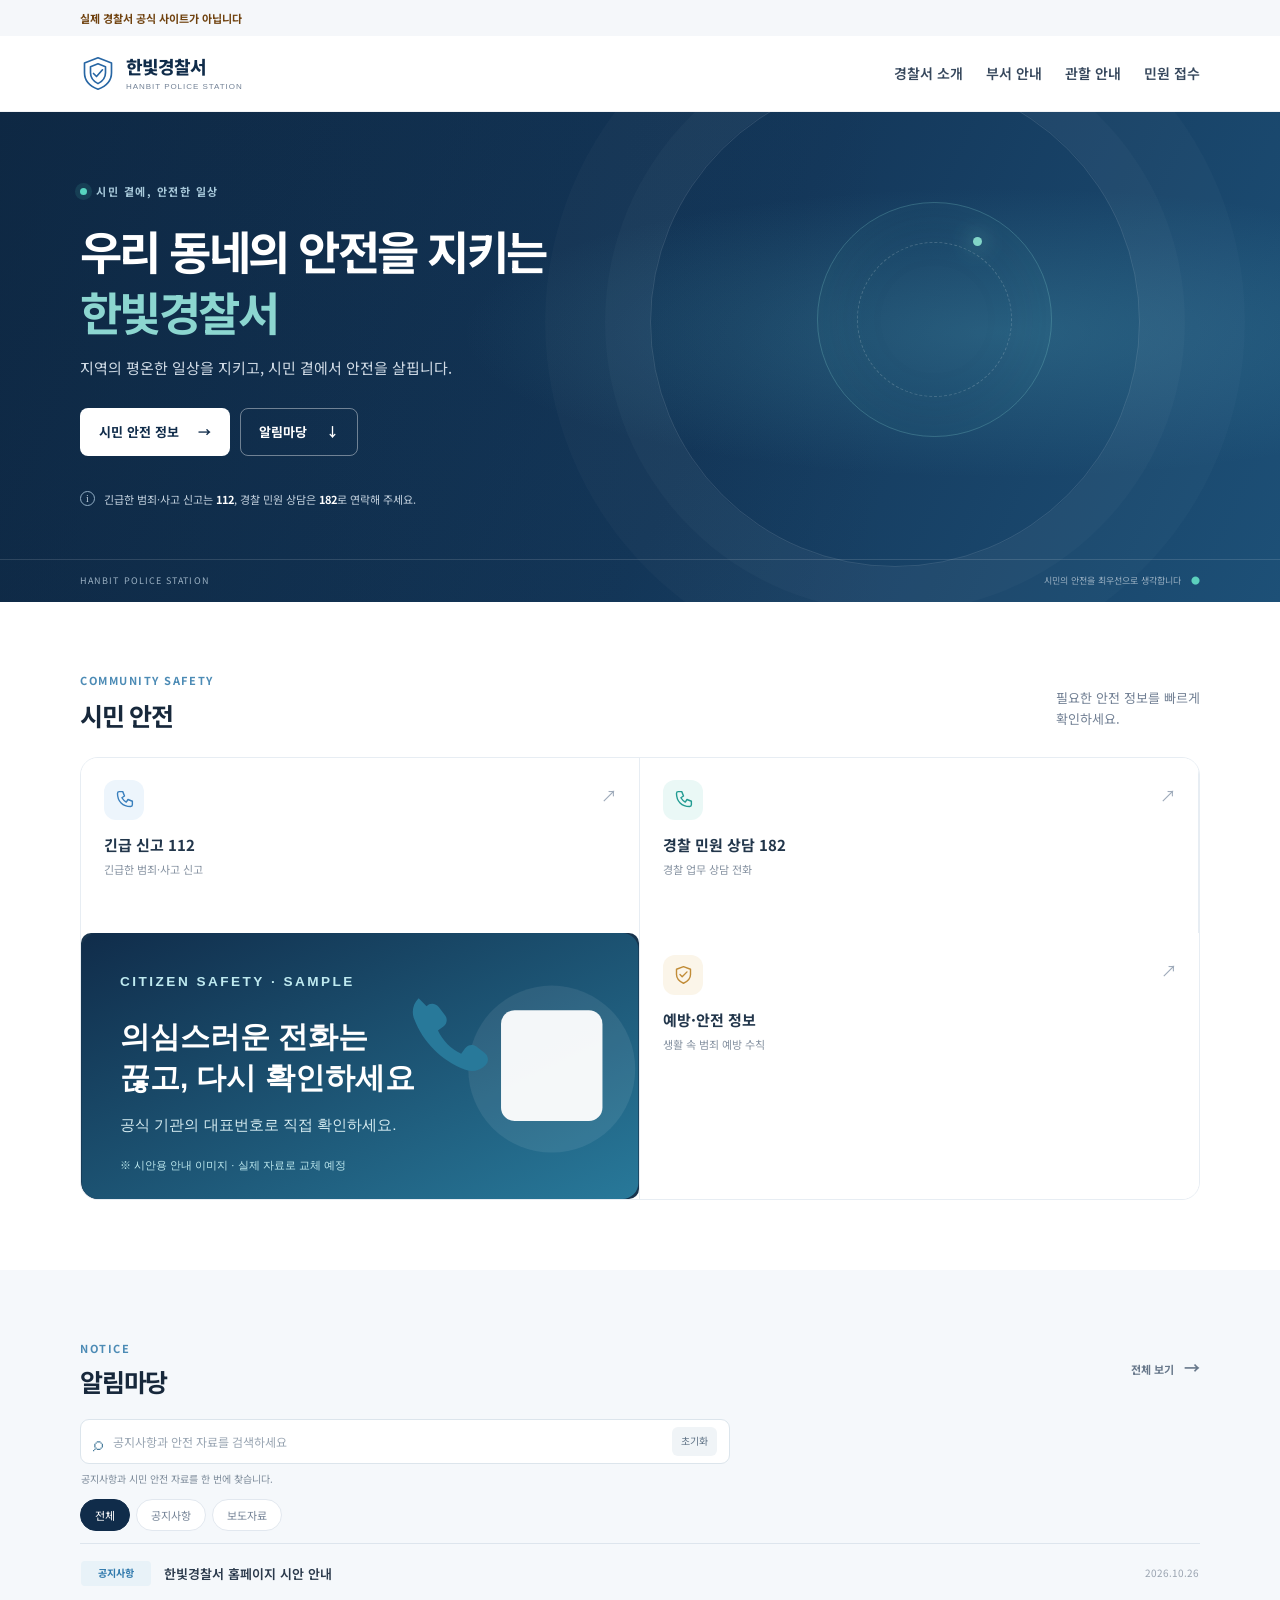
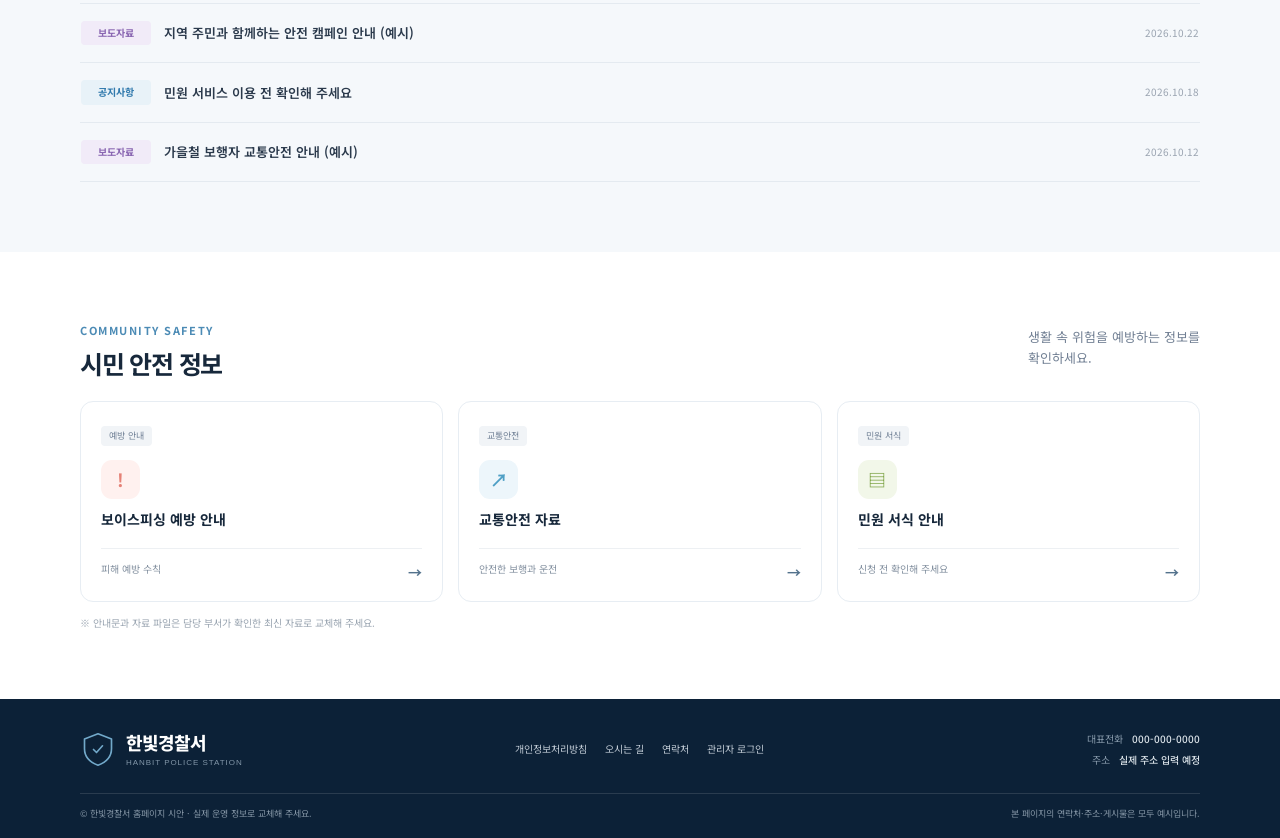
==== index.html @ 72fe7eae "police station 경찰서 웹사이트" ====
<!doctype html>
<html lang="ko">
<head>
  <meta charset="utf-8">
  <meta name="viewport" content="width=device-width, initial-scale=1">
  <meta name="theme-color" content="#102c4a">
  <meta name="description" content="시민의 안전을 위한 경찰서 홈페이지 시안입니다.">
  <title>한빛경찰서 | 시민의 안전을 지킵니다</title>
  <link rel="preconnect" href="https://fonts.googleapis.com">
  <link rel="preconnect" href="https://fonts.gstatic.com" crossorigin>
  <link href="https://fonts.googleapis.com/css2?family=Noto+Sans+KR:wght@400;500;600;700;800&display=swap" rel="stylesheet">
  <link rel="stylesheet" href="styles.css?v=20261105-3">
  <script src="script.js?v=20261026-11" defer></script>
</head>
<body>
  <a class="skip-link" href="#main">본문 바로가기</a>
  <div class="utility-bar"><div class="container utility-inner"><span class="prototype-status">실제 경찰서 공식 사이트가 아닙니다</span></div></div>
  <header class="site-header">
    <div class="container header-inner">
      <a class="brand" href="#home" aria-label="한빛경찰서 홈">
        <span class="brand-mark" aria-hidden="true"><svg viewBox="0 0 48 48"><path d="M24 3 42 10v13c0 11-7.3 18-18 22C13.3 41 6 34 6 23V10L24 3Z"/><path d="M24 11 34 15v8c0 6.7-4 11.5-10 14.5-6-3-10-7.8-10-14.5v-8l10-4Z"/><path d="m18 24 4 4 8-9"/></svg></span>
        <span class="brand-copy"><strong>한빛경찰서</strong><small>HANBIT POLICE STATION</small></span>
      </a>
      <button class="menu-toggle" type="button" aria-label="메뉴 열기" aria-controls="main-navigation" aria-expanded="false"><span></span><span></span><span></span></button>
      <nav class="main-nav" id="main-navigation" aria-label="주 메뉴"><a href="about.html">경찰서 소개</a><a href="departments.html">부서 안내</a><a href="area.html">관할 안내</a><a href="civil.html#inquiry-form">민원 접수</a></nav>
    </div>
  </header>

  <main id="main">
    <section class="hero" id="home">
      <div class="hero-glow"></div><div class="container hero-content">
        <div class="eyebrow"><span class="live-dot"></span> 시민 곁에, 안전한 일상</div>
        <h1>우리 동네의 안전을 지키는<br><span>한빛경찰서</span></h1>
        <p>지역의 평온한 일상을 지키고, 시민 곁에서 안전을 살핍니다.</p>
        <div class="hero-actions"><a class="button button-light" href="#safety">시민 안전 정보 <span aria-hidden="true">→</span></a><a class="button button-outline" href="#notices">알림마당 <span aria-hidden="true">↓</span></a></div>
        <div class="hero-note"><span class="note-icon">i</span><span>긴급한 범죄·사고 신고는 <strong>112</strong>, 경찰 민원 상담은 <strong>182</strong>로 연락해 주세요.</span></div>
      </div>
      <div class="hero-orbit orbit-one"></div><div class="hero-orbit orbit-two"></div>
      <div class="hero-bottom"><div class="container hero-bottom-inner"><span>HANBIT POLICE STATION</span><span>시민의 안전을 최우선으로 생각합니다 <b>●</b></span></div></div>
    </section>

    <section class="quick-section"><div class="container">
      <div class="section-heading"><div><span class="section-kicker">COMMUNITY SAFETY</span><h2>시민 안전</h2></div><p>필요한 안전 정보를 빠르게<br>확인하세요.</p></div>
      <div class="quick-grid">
        <a class="quick-card" href="tel:112"><span class="quick-icon icon-blue"><svg viewBox="0 0 24 24"><path d="M6 3h4l2 5-3 2a15 15 0 0 0 5 5l2-3 5 2v4c0 1-1 2-2 2C10 20 4 14 4 5c0-1 1-2 2-2Z"/></svg></span><span class="quick-title">긴급 신고 112</span><span class="quick-desc">긴급한 범죄·사고 신고</span><span class="card-arrow">↗</span></a>
        <a class="quick-card" href="tel:182"><span class="quick-icon icon-teal"><svg viewBox="0 0 24 24"><path d="M6 3h4l2 5-3 2a15 15 0 0 0 5 5l2-3 5 2v4c0 1-1 2-2 2C10 20 4 14 4 5c0-1 1-2 2-2Z"/></svg></span><span class="quick-title">경찰 민원 상담 182</span><span class="quick-desc">경찰 업무 상담 전화</span><span class="card-arrow">↗</span></a>
<div class="poster-mini" role="group" aria-label="지역 소식과 안전 포스터 시안"><div class="poster-carousel" aria-roledescription="carousel" aria-label="시민 안전 포스터"><div class="poster-slide is-active" aria-hidden="false"><img src="images/poster-phishing.svg" alt="보이스피싱 예방 안내 시안 포스터"><div class="poster-slide-caption"><span>안전 안내 · 시안</span><strong>의심스러운 전화는 끊고, 공식 번호로 다시 확인하세요</strong></div></div><div class="poster-slide" aria-hidden="true"><img src="images/poster-traffic.svg" alt="보행자 교통안전 안내 시안 포스터"><div class="poster-slide-caption"><span>교통 안전 · 시안</span><strong>길을 건널 때는 멈추고, 살피고, 건너세요</strong></div></div><div class="poster-slide" aria-hidden="true"><img src="images/poster-help.svg" alt="긴급 신고 안내 시안 포스터"><div class="poster-slide-caption"><span>도움 요청 · 시안</span><strong>긴급한 범죄·사고 신고는 112</strong></div></div></div></div>
                  <a class="quick-card" href="#safety"><span class="quick-icon icon-amber"><svg viewBox="0 0 24 24"><path d="M12 3 20 6v6c0 5-3.5 8-8 10-4.5-2-8-5-8-10V6l8-3Z"/><path d="m8 12 2.5 2.5L16 9"/></svg></span><span class="quick-title">예방·안전 정보</span><span class="quick-desc">생활 속 범죄 예방 수칙</span><span class="card-arrow">↗</span></a>
      </div>

    </div></section>

    <section class="updates-section" id="notices"><div class="container updates-grid notices-only">
      <div class="notice-panel"><div class="section-heading compact"><div><span class="section-kicker">NOTICE</span><h2>알림마당</h2></div><a class="more-link" href="#notices-list">전체 보기 <span>→</span></a></div>
        <div class="notice-search"><label class="search-field"><span aria-hidden="true">⌕</span><input id="content-search" type="search" placeholder="공지사항과 안전 자료를 검색하세요" aria-label="공지사항과 안전 자료 검색"><button id="clear-search" type="button">초기화</button></label><p id="search-summary" class="search-summary" aria-live="polite">공지사항과 시민 안전 자료를 검색할 수 있습니다.</p></div>
        <div class="notice-tabs" role="tablist" aria-label="알림 분류"><button class="notice-tab active" role="tab" aria-selected="true" data-category="all">전체</button><button class="notice-tab" role="tab" aria-selected="false" data-category="notice">공지사항</button><button class="notice-tab" role="tab" aria-selected="false" data-category="press">보도자료</button></div>
        <div class="notice-list" id="notices-list" aria-live="polite"></div>
      </div>
    </div></section>

    <section class="resources-section" id="safety"><div class="container resources-inner"><div class="section-heading compact"><div><span class="section-kicker">COMMUNITY SAFETY</span><h2>시민 안전 정보</h2></div><p>생활 속 위험을 예방하는 정보를<br>확인하세요.</p></div><div class="resource-grid">
      <button class="resource-card" data-resource="보이스피싱 예방 안내"><span class="resource-tag">예방 안내</span><span class="resource-symbol symbol-coral">!</span><strong>보이스피싱 예방 안내</strong><span class="resource-foot">피해 예방 수칙 <b>→</b></span></button>
      <button class="resource-card" data-resource="교통안전 자료"><span class="resource-tag">교통안전</span><span class="resource-symbol symbol-sky">↗</span><strong>교통안전 자료</strong><span class="resource-foot">안전한 보행과 운전 <b>→</b></span></button>
      <button class="resource-card" data-resource="민원 서식 안내"><span class="resource-tag">민원 서식</span><span class="resource-symbol symbol-lime">▤</span><strong>민원 서식 안내</strong><span class="resource-foot">신청 전 확인해 주세요 <b>→</b></span></button>
    </div><p id="resource-empty" class="search-empty" hidden>검색한 자료가 없습니다.</p><p class="content-placeholder">※ 안내문과 자료 파일은 담당 부서가 확인한 최신 자료로 교체해 주세요.</p></div></section>

    
  </main>

  <footer class="site-footer"><div class="container footer-main"><a class="brand footer-brand" href="#home"><span class="brand-mark" aria-hidden="true"><svg viewBox="0 0 48 48"><path d="M24 3 42 10v13c0 11-7.3 18-18 22C13.3 41 6 34 6 23V10L24 3Z"/><path d="m18 24 4 4 8-9"/></svg></span><span class="brand-copy"><strong>한빛경찰서</strong><small>HANBIT POLICE STATION</small></span></a><div class="footer-links"><button data-modal="privacy-modal">개인정보처리방침</button><button data-modal="location-modal">오시는 길</button><button data-modal="contact-modal">연락처</button><button data-modal="admin-modal">관리자 로그인</button></div><div class="footer-contact"><span>대표전화 <strong>000-000-0000</strong></span><span>주소 <strong>실제 주소 입력 예정</strong></span></div></div><div class="container footer-bottom"><span>© 한빛경찰서 홈페이지 시안 · 실제 운영 정보로 교체해 주세요.</span><span>본 페이지의 연락처·주소·게시물은 모두 예시입니다.</span></div></footer>

  <dialog class="site-modal" id="report-modal"><form method="dialog" class="modal-close-form"><button class="modal-close" aria-label="닫기">×</button></form><div class="modal-content"><span class="section-kicker">CIVIL SERVICE</span><h2>민원 작성</h2><p class="modal-intro demo-disclaimer">민원 접수와 관리자 기능은 README 안내대로 로컬 서버(node server.js)를 실행해야 작동합니다. 접수 내용은 이 프로젝트의 inquiries.json에 저장되며 실제 경찰기관에 전달되지 않습니다. 개인정보나 사건 민감정보를 입력하지 마세요.</p><div class="urgent-alert">긴급 신고는 온라인 민원으로 접수되지 않습니다. 범죄·사고는 <strong>112</strong>로 신고해 주세요.</div><details class="civil-guide" open><summary>민원에 해당하는 내용과 제외되는 경우</summary><div class="civil-guide-body"><h3>민원 처리법상 민원에 해당하는 예</h3><ul><li>인가·허가 등의 신청, 장부 등록·신고 또는 특정 사실·법률관계의 확인·증명 신청</li><li>법령·제도·절차 등 행정업무에 관한 질의, 설명 또는 해석 요구</li><li>정부 시책이나 행정제도·운영의 개선 건의</li><li>그 밖에 행정기관에 특정한 행위를 요구하는 사항</li></ul><h3>민원인에서 제외되는 경우</h3><ul><li>행정기관이 다른 행정기관에 특정한 행위를 요구하는 경우 (사경제의 주체로 요구하는 경우 제외)</li><li>민원과 직접 관련된 사법상 계약관계에 있는 사람이 행정기관에 특정한 행위를 요구하는 경우</li><li>성명·주소 등이 불명확한 사람이 특정한 행위를 요구하는 경우</li></ul><p class="legal-basis">분류는 작성자의 표시이며, 최종 접수·처리는 담당 기관이 확인합니다.<br>근거: <a href="https://www.law.go.kr/lsLinkCommonInfo.do?chrClsCd=010202&amp;lsJoLnkSeq=1025225567" target="_blank" rel="noopener">민원 처리에 관한 법률 제2조제1호·제2호</a> 및 <a href="https://law.go.kr/lsLinkCommonInfo.do?lsJoLnkSeq=1027019741" target="_blank" rel="noopener">같은 법 시행령 제2조제1항</a></p></div></details><section id="exclusion-review" class="exclusion-review" hidden aria-live="polite"><p id="review-message"></p><div id="review-results"></div></section><form id="inquiry-form" method="post" action="/" class="inquiry-form"><label>민원 종류<select name="category" required><option value="">선택해 주세요</option><option>일반 문의</option><option>불편·건의</option><option>교통 관련 문의</option><option>기타</option></select></label><label>제목<input name="title" required maxlength="80" placeholder="제목을 입력해 주세요"></label><label>내용<textarea name="content" required rows="4" maxlength="1000" placeholder="개인정보나 사건 관련 민감정보는 입력하지 마세요."></textarea></label><label class="check-label"><input type="checkbox" required> 개인정보 보호 및 저장 안내를 확인했습니다.</label><button class="button button-navy form-submit" type="submit">민원 접수하기</button></form><p class="form-feedback" aria-live="polite"></p></div></dialog>
  <dialog class="site-modal small-modal" id="contact-modal"><form method="dialog" class="modal-close-form"><button class="modal-close" aria-label="닫기">×</button></form><div class="modal-content"><span class="section-kicker">CONTACT</span><h2>연락처 안내</h2><p class="modal-intro">아래 번호는 안내용 예시입니다. 운영 전 실제 번호와 상담 가능 시간을 확인해 주세요.</p><div class="info-row"><span>긴급 신고</span><strong><a href="tel:112">112</a></strong></div><div class="info-row"><span>경찰 민원 상담</span><strong><a href="tel:182">182</a></strong></div><div class="info-row"><span>대표전화</span><strong>000-000-0000</strong></div></div></dialog>
  <dialog class="site-modal small-modal" id="location-modal"><form method="dialog" class="modal-close-form"><button class="modal-close" aria-label="닫기">×</button></form><div class="modal-content"><span class="section-kicker">LOCATION</span><h2>찾아오시는 길</h2><p class="modal-intro">주소와 교통편은 실제 정보 확인 후 교체해 주세요.</p><div class="location-placeholder"><span>⌖</span><strong>경찰서 위치 안내</strong><small>지도 이미지 또는 지도를 연결할 자리</small></div><div class="info-row"><span>주소</span><strong>실제 주소 입력 예정</strong></div><div class="info-row"><span>대중교통</span><strong>노선 정보 입력 예정</strong></div></div></dialog>
  <dialog class="site-modal small-modal" id="privacy-modal"><form method="dialog" class="modal-close-form"><button class="modal-close" aria-label="닫기">×</button></form><div class="modal-content"><span class="section-kicker">PRIVACY</span><h2>개인정보처리방침</h2><p class="modal-intro">정식 운영 전 개인정보 수집 항목, 이용 목적, 보유 기간, 담당 부서의 검토를 거친 방침을 게시해 주세요.</p><div class="urgent-alert">이 시안은 서버에 민원 내용을 저장합니다. 실제 운영 전 개인정보 보호·보안 요건을 갖춰야 합니다.</div></div></dialog>
  <dialog class="site-modal" id="admin-modal"><form method="dialog" class="modal-close-form"><button class="modal-close" aria-label="닫기">×</button></form><div class="modal-content"><span class="section-kicker">ADMIN</span><h2>민원 관리</h2><p class="modal-intro">관리자 계정으로 로그인하면 접수된 민원을 확인할 수 있습니다.</p><form id="admin-login-form" method="post" action="/api/admin/login" class="inquiry-form"><label>아이디<input name="username" autocomplete="username" required></label><label>비밀번호<input name="password" type="password" autocomplete="current-password" required></label><button class="button button-navy form-submit" type="submit">로그인</button></form><p class="form-feedback" id="admin-feedback" aria-live="polite"></p><section class="admin-panel" id="admin-panel" hidden><div class="admin-toolbar"><strong>접수 목록</strong><button class="text-button" id="admin-logout" type="button">로그아웃</button></div><div id="admin-filters" class="admin-filters" role="group" aria-label="민원 종류별 보기" hidden></div><div id="admin-requests" class="admin-requests" aria-live="polite"></div></section></div></dialog>
  <dialog class="site-modal small-modal" id="resource-modal"><form method="dialog" class="modal-close-form"><button class="modal-close" aria-label="닫기">×</button></form><div class="modal-content"><span class="section-kicker">RESOURCE</span><h2 id="resource-title">자료 안내</h2><p class="modal-intro">이 자료의 실제 문서와 다운로드 링크를 담당 부서 확인 후 등록해 주세요.</p><div class="location-placeholder"><span>▤</span><strong>자료 파일 등록 예정</strong><small>PDF, 안내문 또는 관련 페이지 링크</small></div></div></dialog>
</body>
</html>
---- styles.css ----
:root{--navy:#102c4a;--navy-deep:#0a2038;--blue:#2766a4;--ink:#17283b;--muted:#728094;--line:#e7edf3;--paper:#fff;--soft:#f5f8fb;--teal:#32b8aa;--font:"Noto Sans KR",-apple-system,BlinkMacSystemFont,"Segoe UI",sans-serif;--radius:18px;--shadow:0 16px 48px rgba(16,44,74,.09)}
*{box-sizing:border-box}html{scroll-behavior:smooth;scroll-padding-top:92px}body{margin:0;color:var(--ink);background:#fff;font-family:var(--font);font-size:15px;line-height:1.65;-webkit-font-smoothing:antialiased}button,a,input,select,textarea{font:inherit}button,a{-webkit-tap-highlight-color:transparent}button{color:inherit}.container{width:min(1120px,calc(100% - 48px));margin:0 auto}.skip-link{position:fixed;z-index:1000;top:-60px;left:16px;padding:10px 16px;background:#fff;color:var(--navy)}.skip-link:focus{top:12px}.utility-bar{height:36px;background:#f5f7fa;color:#637186;font-size:11px}.utility-inner,.utility-inner>div{height:100%;display:flex;align-items:center;justify-content:space-between}.text-button,.footer-links button{border:0;background:none;padding:0;color:inherit;cursor:pointer;font-size:inherit}.text-button:hover,.footer-links button:hover{color:var(--blue)}.utility-divider{margin:0 12px;color:#c4ccd5}.site-header{height:76px;background:#fff;position:sticky;top:0;z-index:30;border-bottom:1px solid rgba(18,44,73,.06)}.header-inner{height:100%;display:flex;align-items:center;justify-content:space-between}.brand{display:inline-flex;align-items:center;gap:10px;color:var(--navy);text-decoration:none}.brand-mark{width:36px;height:39px;display:block}.brand-mark svg{width:100%;height:100%;fill:none;stroke:var(--blue);stroke-width:2.2;stroke-linecap:round;stroke-linejoin:round}.brand-copy{display:flex;flex-direction:column;line-height:1.2}.brand-copy strong{font-size:18px;font-weight:800;letter-spacing:-.06em}.brand-copy small{font-family:Arial,sans-serif;font-size:8px;letter-spacing:.12em;margin-top:4px;color:#738296}.main-nav{display:flex;align-items:center;gap:23px}.main-nav>a{font-size:14px;font-weight:600;text-decoration:none;color:#37485d;transition:color .2s}.main-nav>a:hover{color:var(--blue)}.nav-cta{border:0;background:var(--navy);color:#fff;border-radius:8px;padding:11px 17px;font-size:13px;font-weight:700;cursor:pointer}.nav-cta span{margin-left:10px}.menu-toggle{display:none}.hero{height:490px;position:relative;overflow:hidden;color:white;background:linear-gradient(115deg,#102c4a 0%,#14385b 56%,#1d5077 100%)}.hero:before{content:"";position:absolute;inset:0;background:radial-gradient(ellipse at 78% 45%,rgba(83,169,190,.28),transparent 38%),linear-gradient(90deg,rgba(8,28,48,.25),transparent 70%)}.hero-glow{position:absolute;width:490px;height:490px;border-radius:50%;right:calc((100% - 1120px)/2 + 60px);top:-35px;border:1px solid rgba(255,255,255,.12);box-shadow:0 0 0 45px rgba(255,255,255,.025),0 0 0 105px rgba(255,255,255,.02)}.hero-content{position:relative;z-index:2;padding-top:70px}.eyebrow,.section-kicker{font-size:11px;letter-spacing:.14em;font-weight:700}.eyebrow{display:flex;align-items:center;gap:9px;color:#a9cadb}.live-dot{width:7px;height:7px;border-radius:50%;background:#57d4bf;box-shadow:0 0 0 5px rgba(87,212,191,.12)}.hero h1{font-size:46px;line-height:1.32;letter-spacing:-.055em;margin:20px 0 14px;font-weight:700}.hero h1 span{color:#8cd6d0}.hero-content>p{font-size:15px;color:#cfdae5;margin:0}.hero-actions{display:flex;gap:10px;margin-top:28px}.button{border-radius:8px;padding:12px 18px;display:inline-flex;align-items:center;justify-content:center;gap:19px;text-decoration:none;font-weight:700;font-size:13px;border:1px solid transparent;cursor:pointer;transition:transform .2s,background .2s}.button:hover{transform:translateY(-2px)}.button-light{background:white;color:var(--navy)}.button-outline{border-color:rgba(255,255,255,.4);color:#fff}.button-outline:hover{background:rgba(255,255,255,.08)}.hero-note{margin-top:34px;display:flex;align-items:center;gap:9px;color:#c4d2df;font-size:11px}.hero-note strong{color:#fff}.note-icon{display:inline-flex;align-items:center;justify-content:center;width:15px;height:15px;border:1px solid #91adc4;border-radius:50%;font-family:serif;font-size:10px}.hero-orbit{position:absolute;border-radius:50%;pointer-events:none}.orbit-one{width:235px;height:235px;right:calc((100% - 1120px)/2 + 148px);top:90px;border:1px solid rgba(130,211,208,.27);box-shadow:inset 0 0 70px rgba(74,180,182,.08)}.orbit-one:after{content:"";position:absolute;inset:39px;border-radius:50%;border:1px dashed rgba(255,255,255,.18)}.orbit-two{width:9px;height:9px;background:#82d5c8;right:calc((100% - 1120px)/2 + 218px);top:125px;box-shadow:0 0 22px #82d5c8}.hero-bottom{position:absolute;bottom:0;width:100%;border-top:1px solid rgba(255,255,255,.13);height:43px}.hero-bottom-inner{height:100%;display:flex;align-items:center;justify-content:space-between;color:#9ab0c2;font-size:9px;letter-spacing:.12em}.hero-bottom-inner span:last-child{letter-spacing:0}.hero-bottom-inner b{color:#5cd0bd;margin-left:7px}.quick-section{padding:65px 0 70px}.section-heading{display:flex;justify-content:space-between;align-items:flex-end;margin-bottom:24px}.section-kicker{color:#4c8bb5}.section-heading h2,.modal-content h2{font-size:25px;letter-spacing:-.05em;line-height:1.35;margin:7px 0 0;color:var(--ink)}.section-heading>p{color:var(--muted);font-size:13px;margin:0 0 3px}.quick-grid{display:grid;grid-template-columns:repeat(4,1fr);border:1px solid var(--line);border-radius:var(--radius);overflow:hidden}.quick-card{position:relative;min-height:175px;padding:22px 23px;text-align:left;text-decoration:none;border:0;border-right:1px solid var(--line);background:#fff;display:flex;flex-direction:column;align-items:flex-start;cursor:pointer;transition:background .2s,transform .2s}.quick-card:last-child{border-right:0}.quick-card:hover{background:#f8fbfd}.quick-icon{height:40px;width:40px;border-radius:12px;display:grid;place-items:center;margin-bottom:13px}.quick-icon svg{width:21px;height:21px;fill:none;stroke:currentColor;stroke-width:1.6;stroke-linecap:round;stroke-linejoin:round}.icon-blue{color:#397fbd;background:#edf5fc}.icon-teal{color:#219b92;background:#eaf8f6}.icon-violet{color:#7569c6;background:#f2f0fc}.icon-amber{color:#c18c37;background:#fbf5e9}.quick-title{font-size:15px;font-weight:700;color:#22364b}.quick-desc{font-size:11px;color:#8692a1;margin-top:3px}.card-arrow{position:absolute;right:22px;top:24px;color:#9eaaba;font-size:16px}.updates-section{background:var(--soft);padding:65px 0 70px}.updates-grid{display:grid;grid-template-columns:1.65fr .85fr;gap:54px}.compact{align-items:center;margin-bottom:20px}.compact h2{margin-top:5px}.more-link{font-size:11px;font-weight:700;color:#68788b;text-decoration:none}.more-link span{font-size:16px;margin-left:7px}.notice-tabs{display:flex;gap:6px;border-bottom:1px solid #dde5ed;padding-bottom:12px}.notice-tab{background:#fff;color:#778598;border:1px solid #e2e8ef;border-radius:20px;padding:6px 14px;font-size:11px;cursor:pointer}.notice-tab.active{color:#fff;background:var(--navy);border-color:var(--navy)}.notice-list{min-height:216px}.notice-row{display:grid;grid-template-columns:70px 1fr auto;align-items:center;gap:13px;padding:17px 1px;border-bottom:1px solid #e4eaf0}.notice-type{font-size:10px;font-weight:700;color:#317aad;background:#e8f2f8;border-radius:4px;padding:4px 7px;text-align:center}.notice-row[data-category="press"] .notice-type{color:#8a67b2;background:#f1ebf8}.notice-title{font-size:13px;font-weight:600;color:#2b3a4c;white-space:nowrap;overflow:hidden;text-overflow:ellipsis}.notice-date{font-size:10px;color:#99a3b0}.safety-card{background:var(--navy);border-radius:16px;padding:25px 26px;color:#fff;position:relative;overflow:hidden}.safety-card:after{content:"";position:absolute;width:190px;height:190px;border:1px solid rgba(255,255,255,.09);border-radius:50%;right:-83px;top:-98px;box-shadow:0 0 0 26px rgba(255,255,255,.025)}.safety-top{display:flex;align-items:center;justify-content:space-between;color:#a4c2d7}.shield-mini{width:25px;height:25px;border:1px solid #57c3af;color:#67d1ba;border-radius:8px;display:grid;place-items:center;font-size:14px}.safety-card h3{font-size:22px;line-height:1.45;letter-spacing:-.04em;margin:18px 0 8px}.safety-card>p{font-size:11px;color:#c2d0dc;margin:0 0 18px}.call-link{display:flex;align-items:center;gap:11px;text-decoration:none;color:#fff;padding:10px 12px;border-radius:9px;background:rgba(255,255,255,.1);margin-top:7px}.call-icon{font-size:17px;color:#8ed4cd}.call-link span:nth-child(2){display:flex;flex-direction:column}.call-link small{font-size:9px;color:#bbcad7}.call-link strong{font-size:17px;line-height:1.3}.call-arrow{margin-left:auto;color:#a9c5d5}.secondary-call{background:rgba(255,255,255,.055)}.sample-label{display:block;color:#9bb0c1;font-size:9px;margin:13px 2px 0}.resources-section{padding:65px 0 68px}.resource-grid{display:grid;grid-template-columns:repeat(3,1fr);gap:15px}.resource-card{padding:19px 20px 16px;border:1px solid var(--line);border-radius:13px;background:#fff;text-align:left;cursor:pointer;transition:box-shadow .2s,transform .2s}.resource-card:hover{transform:translateY(-3px);box-shadow:var(--shadow)}.resource-tag{display:inline-block;color:#718196;background:#f1f4f7;border-radius:4px;padding:3px 8px;font-size:9px}.resource-symbol{display:grid;place-items:center;width:39px;height:39px;border-radius:11px;margin:14px 0 9px;font-size:18px;font-weight:700}.symbol-coral{background:#fff1ef;color:#e58176}.symbol-sky{background:#edf6fb;color:#4e9fc5}.symbol-lime{background:#f2f7e9;color:#85a950}.resource-card strong{display:block;font-size:14px}.resource-foot{display:flex;justify-content:space-between;margin-top:17px;padding-top:12px;border-top:1px solid #edf0f3;color:#8491a0;font-size:10px}.resource-foot b{color:#53728c;font-size:14px}.content-placeholder{font-size:10px;color:#9aa5b1;margin:13px 0 0}.about-section{background:#f4f7fa;padding:56px 0}.about-inner{display:flex;align-items:center;justify-content:space-between}.about-inner h2{font-size:27px;letter-spacing:-.055em;line-height:1.45;margin:8px 0 12px}.about-inner p{font-size:12px;color:#718094;line-height:1.9;margin:0 0 21px}.button-navy{background:var(--navy);color:#fff;padding:11px 16px}.about-stat{width:280px;height:170px;background:linear-gradient(140deg,#19466c,#24768a);border-radius:16px;color:#fff;padding:23px 25px;display:flex;flex-direction:column;position:relative;overflow:hidden}.about-stat:after{content:"";position:absolute;width:120px;height:120px;border:1px solid rgba(255,255,255,.2);border-radius:50%;right:-20px;bottom:-40px;box-shadow:0 0 0 20px rgba(255,255,255,.035)}.stat-icon{font-size:27px;color:#8bd4cb;line-height:1}.about-stat>span{font-size:9px;letter-spacing:.16em;color:#c3d8e3;margin-top:16px}.about-stat strong{font-size:15px;margin-top:3px}.about-stat small{font-size:10px;color:#c2d4df}.site-footer{background:#0c2137;color:#c0cad4;padding:31px 0 0}.footer-main{display:grid;grid-template-columns:1fr 1fr 1fr;align-items:center;padding-bottom:24px}.footer-brand{color:#fff}.footer-brand .brand-mark svg{stroke:#72a9ca}.footer-brand .brand-copy small{color:#8296a8}.footer-links{display:flex;justify-content:center;gap:18px;font-size:10px}.footer-contact{display:flex;flex-direction:column;align-items:flex-end;gap:4px;font-size:10px;color:#8799aa}.footer-contact strong{color:#d9e1e7;font-weight:500;margin-left:6px}.footer-bottom{border-top:1px solid rgba(255,255,255,.12);padding:13px 0 16px;display:flex;justify-content:space-between;color:#8495a5;font-size:9px}.site-modal{border:0;border-radius:18px;padding:0;width:min(520px,calc(100% - 32px));max-height:min(86vh,800px);box-shadow:0 22px 90px rgba(7,26,45,.26);color:var(--ink);overflow:auto}.site-modal::backdrop{background:rgba(9,25,41,.58);backdrop-filter:blur(3px)}.modal-close-form{position:sticky;top:0;z-index:2;height:0}.modal-close{position:absolute;right:17px;top:14px;border:0;background:#f1f4f7;width:32px;height:32px;border-radius:50%;font-size:22px;line-height:1;cursor:pointer;color:#617185}.modal-content{padding:32px}.modal-content h2{font-size:24px}.modal-intro{font-size:12px;color:#738196;margin:9px 0 18px}.urgent-alert{font-size:11px;background:#fff7ea;border:1px solid #f3e3c2;color:#775c2e;padding:11px 13px;border-radius:8px}.urgent-alert strong{color:#9d542b}.inquiry-form{display:grid;gap:12px;margin-top:18px}.inquiry-form label{display:grid;gap:5px;font-size:11px;font-weight:700;color:#45566b}.inquiry-form input:not([type=checkbox]),.inquiry-form select,.inquiry-form textarea{width:100%;border:1px solid #dce4eb;border-radius:7px;padding:10px 11px;font-size:12px;background:#fff;color:var(--ink);outline:none}.inquiry-form input:focus,.inquiry-form select:focus,.inquiry-form textarea:focus{border-color:#4c8bb5;box-shadow:0 0 0 3px rgba(76,139,181,.12)}.inquiry-form textarea{resize:vertical}.inquiry-form .check-label{display:flex;align-items:flex-start;gap:8px;font-weight:500;color:#6f7c8d}.check-label input{margin:4px 0 0}.form-submit{width:100%}.form-feedback{font-size:12px;color:#198476;margin:10px 0 0;min-height:19px}.small-modal{width:min(450px,calc(100% - 32px))}.info-row{display:flex;justify-content:space-between;gap:18px;padding:13px 2px;border-bottom:1px solid var(--line);font-size:12px;color:#758295}.info-row strong{color:#273a4f;text-align:right}.info-row a{color:var(--blue);text-decoration:none}.location-placeholder{height:145px;border-radius:12px;background:linear-gradient(135deg,#eaf1f5,#f7f9fa);display:flex;flex-direction:column;align-items:center;justify-content:center;color:#73889a;margin:15px 0}.location-placeholder>span{font-size:25px;color:#4387ac}.location-placeholder strong{font-size:12px;color:#40566c}.location-placeholder small{font-size:10px;margin-top:3px}
@media(max-width:800px){.main-nav{gap:19px}.hero-glow{right:-80px}.orbit-one{right:40px}.orbit-two{right:190px}.updates-grid{gap:25px;grid-template-columns:1.3fr .9fr}.quick-card{padding:18px 16px}.footer-main{grid-template-columns:1fr auto}.footer-links{grid-column:1/-1;grid-row:2;justify-content:flex-start;margin-top:18px}.footer-contact{grid-column:2;grid-row:1}}
@media(max-width:620px){.container{width:calc(100% - 36px)}.utility-bar{height:32px;font-size:9px}.utility-divider{margin:0 7px}.site-header{height:66px}.brand-mark{width:31px;height:34px}.brand-copy strong{font-size:16px}.brand-copy small{font-size:7px}.menu-toggle{display:flex;flex-direction:column;gap:5px;background:none;border:0;padding:10px;cursor:pointer}.menu-toggle span{width:21px;height:2px;background:var(--navy);border-radius:2px}.main-nav{display:flex;position:absolute;left:0;right:0;top:65px;background:#fff;padding:15px 18px 20px;border-top:1px solid var(--line);box-shadow:0 18px 25px rgba(16,44,74,.1);align-items:stretch;gap:0;flex-direction:column}.js-ready .main-nav{display:none}.js-ready .main-nav.open{display:flex}.main-nav>a{padding:12px 5px;border-bottom:1px solid #f0f2f5}.nav-cta{margin-top:12px}.hero{height:475px}.hero-content{padding-top:56px}.hero h1{font-size:37px;margin-top:17px}.hero-content>p{max-width:300px;font-size:13px}.hero-actions{flex-wrap:wrap;margin-top:24px}.button{padding:11px 14px;font-size:12px}.hero-note{align-items:flex-start;max-width:330px;line-height:1.7;margin-top:27px}.hero-glow{width:320px;height:320px;right:-128px;top:98px}.orbit-one{width:160px;height:160px;right:-15px;top:130px}.orbit-one:after{inset:26px}.orbit-two{right:90px;top:151px}.hero-bottom-inner{font-size:8px}.hero-bottom-inner span:last-child{max-width:170px;text-align:right}.quick-section,.updates-section,.resources-section{padding:47px 0}.section-heading{align-items:flex-start;gap:10px}.section-heading h2{font-size:22px}.section-heading>p{font-size:11px;max-width:130px;text-align:right}.quick-grid{grid-template-columns:repeat(2,1fr)}.quick-card{min-height:155px;border-bottom:1px solid var(--line)}.quick-card:nth-child(2){border-right:0}.quick-card:nth-child(3),.quick-card:nth-child(4){border-bottom:0}.updates-grid{grid-template-columns:1fr;gap:28px}.safety-card{padding:23px}.notice-row{grid-template-columns:64px 1fr;gap:9px;padding:14px 0}.notice-date{grid-column:2;margin-top:-9px}.notice-title{font-size:12px}.resource-grid{grid-template-columns:1fr;gap:10px}.resource-card{display:grid;grid-template-columns:45px 1fr auto;align-items:center;column-gap:12px;padding:13px 14px}.resource-tag{grid-column:1/-1;justify-self:start;margin-bottom:8px}.resource-symbol{grid-column:1;grid-row:2/4;margin:0}.resource-card strong{grid-column:2;grid-row:2;font-size:12px}.resource-foot{grid-column:2/4;grid-row:3;margin:2px 0 0;padding:0;border:0}.resource-foot b{margin-left:8px}.about-section{padding:43px 0}.about-inner{align-items:flex-start;flex-direction:column;gap:24px}.about-inner h2{font-size:24px}.about-inner p{font-size:11px}.about-stat{width:100%;height:145px}.footer-main{grid-template-columns:1fr;gap:17px}.footer-links{grid-column:1;grid-row:auto;margin-top:0;justify-content:flex-start;flex-wrap:wrap}.footer-contact{grid-column:1;grid-row:auto;align-items:flex-start}.footer-bottom{gap:6px;flex-direction:column;font-size:8px}.modal-content{padding:27px 22px}.section-heading.compact>p{display:none}}
@media(prefers-reduced-motion:reduce){*,*::before,*::after{scroll-behavior:auto!important;transition:none!important}}
.button:disabled{opacity:.55;cursor:wait;transform:none}.admin-panel{margin-top:22px;border-top:1px solid var(--line);padding-top:16px}.admin-toolbar{display:flex;justify-content:space-between;align-items:center;font-size:13px;margin-bottom:10px}.admin-requests{max-height:44vh;overflow:auto}.admin-request{padding:14px 12px;margin:9px 0;background:#f7f9fb;border:1px solid #e7edf3;border-radius:10px}.admin-request-top{display:flex;justify-content:space-between;color:#8290a0;font-size:9px}.admin-request-id{font-weight:700;color:#3980aa}.admin-request-category{display:inline-block;margin-top:9px;font-size:9px;color:#517c9c;background:#e7f1f7;padding:3px 7px;border-radius:4px}.admin-request h3{font-size:13px;margin:6px 0}.admin-request p{font-size:11px;color:#586a7f;white-space:normal;overflow-wrap:anywhere;margin:0 0 10px}.request-status{display:inline-block;margin:2px 0 10px;padding:4px 8px;border-radius:5px;background:#fff3df;color:#996b20;font-size:10px;font-weight:700}.request-status.is-complete{background:#e6f5ef;color:#247b5b}.reply-field{display:grid!important;gap:5px!important;font-size:10px!important;font-weight:700!important;color:#516176!important}.reply-field textarea{resize:vertical;width:100%;border:1px solid #dce4eb;border-radius:7px;padding:9px;font:inherit;font-weight:400!important;font-size:11px!important}.reply-save{margin-top:8px;padding:8px 12px;font-size:10px}.empty-requests{font-size:12px;color:#8290a0;padding:14px 0}
.exclusion-review{margin:13px 0;padding:13px;border:1px solid #f0b9b9;border-radius:9px;background:#fff7f7;color:#7f2525;font-size:11px}.exclusion-review[hidden]{display:none}.exclusion-review>p{margin:0 0 9px;line-height:1.65}.exclusion-result{padding:9px 0;border-top:1px solid #f2d4d4}.exclusion-result strong{color:#ae2525;font-size:11px}.exclusion-result p{margin:5px 0 0;line-height:1.65;color:#602020;overflow-wrap:anywhere}.exclusion-result mark{background:#ffe0e0;color:#b42323;font-weight:700;padding:1px 2px}.form-feedback.has-exclusion{color:#b42323;font-weight:600}.modal-open{overflow:hidden}.site-modal{overscroll-behavior:contain}
.completed-request{padding:0}.completed-summary{display:flex;align-items:center;gap:11px;list-style:none;padding:14px 12px;cursor:pointer}.completed-summary::-webkit-details-marker{display:none}.completed-summary::after{content:"⌄";margin-left:auto;color:#8a98a7;font-size:14px}.completed-request[open] .completed-summary::after{content:"⌃"}.completed-summary .admin-request-category{margin:0;flex:0 0 auto}.completed-summary>strong{min-width:0;overflow:hidden;text-overflow:ellipsis;white-space:nowrap;font-size:12px;color:#2b3a4c}.completed-details{padding:0 12px 14px;border-top:1px solid #e7edf3}.completed-details .admin-request-top{padding-top:10px}
[hidden]{display:none!important}
.admin-filters{display:flex;gap:7px;overflow-x:auto;padding:2px 0 10px}.admin-filter{display:inline-flex;align-items:center;gap:7px;white-space:nowrap;border:1px solid #dfe7ee;border-radius:18px;background:#fff;padding:7px 11px;color:#617287;font-size:10px;cursor:pointer}.admin-filter.active{background:var(--navy);border-color:var(--navy);color:#fff}.admin-filter span{font-size:9px;opacity:.75}.completed-summary .admin-request-id{flex:0 0 auto;font-size:8px;font-weight:500;color:#8794a3}.admin-request-meta{display:flex;align-items:center;gap:8px}.delete-request{padding:3px 7px;min-height:22px;font-size:9px;line-height:1.2;border:1px solid #f0caca;border-radius:5px;color:#b53a3a;background:#fff;cursor:pointer}.delete-request:hover{background:#fff4f4}
.modal-open{overflow:hidden}.site-modal{overscroll-behavior:contain}.civil-guide{margin-top:16px;border:1px solid #e2e9ef;border-radius:9px;background:#f8fafc;color:#46576a;font-size:11px}.civil-guide>summary{padding:11px 13px;color:#244660;font-weight:700;cursor:pointer}.civil-guide-body{padding:0 13px 13px}.civil-guide-body h3{font-size:11px;color:#314b61;margin:12px 0 5px}.civil-guide-body ul{margin:0;padding-left:18px}.civil-guide-body li{margin:3px 0;line-height:1.55}.classification-field{display:grid;gap:5px;margin-top:12px;color:#45566b;font-size:10px;font-weight:700}.classification-field select{width:100%;border:1px solid #dce4eb;border-radius:7px;padding:9px;font-size:11px;background:#fff;color:var(--ink)}.legal-basis{font-size:9px;color:#8390a0;margin:9px 0 0}.legal-basis a{color:#43789b}.admin-exclusion{display:block;width:fit-content;margin-top:6px;padding:3px 7px;border-radius:4px;background:#fff3df;color:#8a6329;font-size:9px}

.utility-link{color:inherit;text-decoration:none}.utility-link:hover{color:var(--blue)}
.civil-shortcut{margin:16px 0 0;text-align:right;color:#758397;font-size:11px}.civil-shortcut button,.content-placeholder button{border:0;padding:0;background:none;color:var(--blue);font-weight:700;text-decoration:underline;cursor:pointer;font-size:inherit}
.area-section{padding:62px 0}.area-grid{display:grid;grid-template-columns:1.2fr .8fr;gap:18px}.area-map-placeholder{min-height:240px;border:1px solid #e1e8ee;border-radius:15px;background:linear-gradient(145deg,#edf3f5,#f7f9fa);display:flex;flex-direction:column;align-items:center;justify-content:center;text-align:center;padding:22px;color:#708396}.map-placeholder-icon{font-size:34px;color:#4487a6;line-height:1}.area-map-placeholder strong{font-size:14px;color:#3d566c;margin-top:9px}.area-map-placeholder small{font-size:10px;margin-top:5px}.area-details{display:flex;flex-direction:column;justify-content:center}.area-details article{display:flex;justify-content:space-between;gap:10px;padding:13px 2px;border-bottom:1px solid var(--line);font-size:11px;color:#7b8999}.area-details article strong{color:#33495e;text-align:right}.area-details>p{font-size:9px;color:#929daa;line-height:1.6;margin:12px 0}.area-details .button{align-self:flex-start}.departments-section{padding:62px 0;background:var(--soft)}.department-grid{display:grid;grid-template-columns:repeat(4,1fr);gap:12px}.department-card{position:relative;min-height:142px;padding:18px 16px;border:1px solid #e4eaf0;border-radius:12px;background:#fff}.department-number{font-size:10px;color:#5c9abb;font-weight:700;letter-spacing:.08em}.department-card h3{font-size:13px;margin:12px 0 4px;color:#263b50}.department-card p{font-size:10px;margin:0;color:#7e8a99;line-height:1.6}.departments-section>.container>.content-placeholder{margin-top:14px}
@media(max-width:800px){.department-grid{grid-template-columns:repeat(2,1fr)}}
@media(max-width:620px){.area-section,.departments-section{padding:46px 0}.area-grid{grid-template-columns:1fr}.area-map-placeholder{min-height:180px}.department-grid{grid-template-columns:repeat(2,1fr);gap:8px}.department-card{min-height:132px;padding:15px 12px}.civil-shortcut{text-align:left;line-height:1.8}.utility-inner>div{gap:4px}}

.subpage-hero{padding:44px 0 48px;background:linear-gradient(120deg,#f2f6f9,#f8fafb);border-bottom:1px solid #edf1f4}.breadcrumb{display:flex;gap:8px;margin-bottom:25px;color:#92a0ae;font-size:10px}.breadcrumb a{color:#637b90;text-decoration:none}.subpage-hero h1{font-size:34px;line-height:1.4;letter-spacing:-.05em;margin:8px 0 7px;color:#17283b}.subpage-hero> .container>p{font-size:12px;color:#718094;margin:0}.subpage-content{padding:54px 0 64px}.about-page-grid{display:grid;grid-template-columns:1fr 280px;gap:50px;align-items:center}.about-page-copy h2{font-size:25px;line-height:1.45;letter-spacing:-.04em;margin:8px 0 12px}.about-page-copy>p:not(.content-placeholder){max-width:590px;font-size:12px;line-height:1.9;color:#6f7d8d}.about-values{display:grid;grid-template-columns:repeat(3,1fr);gap:14px;margin-top:42px}.about-values article{padding:17px;border:1px solid var(--line);border-radius:11px}.about-values article>span{font-size:10px;color:#5b9bb9;font-weight:700}.about-values h3{font-size:13px;margin:8px 0 4px}.about-values p{font-size:10px;color:#7d8998;margin:0}.department-page-grid{margin-bottom:26px}.department-card small{display:block;margin-top:13px;padding-top:9px;border-top:1px solid #edf1f4;color:#98a3ae;font-size:9px}.department-help{display:flex;align-items:center;justify-content:space-between;gap:18px;padding:18px 20px;border-radius:12px;background:#f3f7fa}.department-help strong{font-size:13px}.department-help p{margin:3px 0 0;color:#798797;font-size:10px}.civil-page-grid{display:grid;grid-template-columns:1fr 1fr;gap:24px;align-items:start}.civil-guide-page,.civil-form-card{padding:23px;border:1px solid #e5ebf0;border-radius:14px;background:#fff}.civil-guide-page h2,.civil-form-card h2{font-size:18px;letter-spacing:-.03em;margin:7px 0 12px}.civil-guide-page h2:not(:first-of-type){margin-top:24px}.civil-guide-page ul{padding-left:18px;color:#586a7e;font-size:11px;line-height:1.8}.civil-guide-page li{margin:5px 0}.civil-guide-page .urgent-alert{margin-top:14px}.civil-guide-page .urgent-alert a{color:#9d542b;font-weight:800}.civil-form-card .inquiry-form{margin-top:15px}.civil-form-card .form-feedback{margin-top:12px}.station-placeholder{display:flex;justify-content:space-between;gap:14px;padding:16px;border:1px solid var(--line);border-radius:10px;color:#33495e;font-size:12px}.station-placeholder span{color:#7a8998;font-size:10px}.area-station-list{margin-top:44px}.area-station-list .section-heading{margin-bottom:14px}.area-station-list .section-heading>p{line-height:1.7;text-align:right}

.updates-grid.notices-only{grid-template-columns:1fr}.notice-search{margin:17px 0 11px}.search-field{display:flex;align-items:center;gap:10px;width:min(100%,650px);padding:0 12px;border:1px solid #dce5ec;border-radius:9px;background:#fff;color:#7a8999}.search-field>span{font-size:20px;color:#497d9c}.search-field input{flex:1;min-width:0;border:0;outline:0;padding:12px 0;background:transparent;color:var(--ink);font-size:12px}.search-field input::placeholder{color:#9aa6b3}.search-field button{border:0;border-radius:6px;background:#f0f4f7;padding:6px 9px;color:#607386;font-size:10px;cursor:pointer}.search-summary{font-size:10px;color:#7e8c9b;margin:7px 1px 0}.search-empty{padding:18px 2px;border-bottom:1px solid #e4eaf0;color:#8c98a6;font-size:12px}.resource-card[hidden]{display:none!important}
@media(max-width:620px){.notice-search{margin-top:14px}.search-field input{font-size:11px}.updates-grid.notices-only{gap:0}}


/* Local story visuals now sit inside the citizen safety section. */
@media(max-width:620px){.safety-posters{margin-top:19px;padding:13px}.safety-posters-heading{align-items:flex-start;flex-direction:column;gap:4px}.poster-placeholder-note{text-align:left}.poster-carousel{min-height:0}.poster-slide{grid-template-columns:1fr;gap:10px;padding:14px 42px 16px}.poster-slide img{height:auto;max-height:170px}.poster-slide-caption{gap:4px}.poster-slide-caption strong{font-size:13px}.poster-control{width:28px;height:36px;font-size:22px}.poster-prev{left:7px}.poster-next{right:7px}}
@media(prefers-reduced-motion:reduce){.poster-slide{transition:none}}
.safety-posters{margin-top:26px;padding:19px;border:1px solid #e4eaf0;border-radius:14px;background:#f7f9fb;scroll-margin-top:24px}.safety-posters-heading{display:flex;align-items:flex-end;justify-content:space-between;gap:16px;margin-bottom:13px}.safety-posters-heading h3{font-size:17px;line-height:1.45;letter-spacing:-.03em;margin:2px 0 0;color:var(--ink)}.poster-placeholder-note{font-size:9px;color:#8996a4;text-align:right}.poster-carousel{position:relative;min-height:230px;border-radius:11px;overflow:hidden;background:#17344e}.poster-slide{position:absolute;inset:0;display:grid;grid-template-columns:1.15fr .85fr;align-items:center;gap:16px;padding:18px 62px;opacity:0;visibility:hidden;transition:opacity .45s ease}.poster-slide.is-active{position:relative;opacity:1;visibility:visible}.poster-slide img{width:100%;height:194px;object-fit:cover;border-radius:8px;box-shadow:0 8px 22px #06182740}.poster-slide-caption{display:flex;flex-direction:column;gap:10px;color:#fff}.poster-slide-caption span{font-size:10px;color:#c4d9e2}.poster-slide-caption strong{font-size:19px;line-height:1.6;letter-spacing:-.035em}.poster-control{position:absolute;z-index:2;top:50%;transform:translateY(-50%);width:34px;height:42px;border:1px solid #ffffff70;border-radius:7px;background:#0c223680;color:#fff;font-size:25px;line-height:1;cursor:pointer}.poster-control:hover{background:#0c2236d9}.poster-prev{left:12px}.poster-next{right:12px}.poster-carousel-footer{display:flex;align-items:center;justify-content:space-between;margin-top:9px}.poster-dots{display:flex;gap:7px}.poster-dot{width:8px;height:8px;padding:0;border:0;border-radius:50%;background:#bac5ce;cursor:pointer}.poster-dot.is-active{width:20px;border-radius:6px;background:#347b9b}.poster-pause{border:1px solid #dbe3e9;border-radius:6px;background:#fff;padding:5px 8px;color:#647588;font-size:9px;cursor:pointer}
@media(max-width:620px){.safety-posters{margin-top:19px;padding:13px}.safety-posters-heading{align-items:flex-start;flex-direction:column;gap:4px}.poster-placeholder-note{text-align:left}.poster-carousel{min-height:0}.poster-slide{grid-template-columns:1fr;gap:10px;padding:14px 42px 16px}.poster-slide img{height:auto;max-height:170px}.poster-slide-caption{gap:4px}.poster-slide-caption strong{font-size:13px}.poster-control{width:28px;height:36px;font-size:22px}.poster-prev{left:7px}.poster-next{right:7px}}
@media(prefers-reduced-motion:reduce){.poster-slide{transition:none}}
/* Compact safety poster carousel beside the prevention shortcut. */
.safety-feature{grid-column:span 2;display:grid;grid-template-columns:minmax(0,1.25fr) minmax(0,.75fr);align-items:stretch;min-width:0;border-left:1px solid var(--line)}
.poster-mini{min-width:0;align-self:center;padding:12px}
.poster-mini .poster-carousel{min-height:0;height:100%;min-height:142px;border-radius:10px}
.poster-mini .poster-slide{grid-template-columns:1fr;padding:8px 34px}
.poster-mini .poster-slide img{height:126px;object-fit:cover}
.poster-mini .poster-slide-caption{display:none}
.poster-mini .poster-control{width:27px;height:34px;font-size:20px}
.poster-mini .poster-prev{left:5px}.poster-mini .poster-next{right:5px}
.poster-mini .poster-carousel-footer{margin-top:6px}
.poster-mini .poster-pause{font-size:8px;padding:3px 6px}
.safety-feature .quick-card{min-height:0;height:100%;border:0;border-left:1px solid var(--line);justify-content:center}
@media(max-width:800px){.safety-feature{grid-column:span 2}}
@media(max-width:620px){.safety-feature{grid-column:span 2;grid-template-columns:minmax(0,1fr) minmax(0,1fr)}.poster-mini{padding:9px}.poster-mini .poster-carousel{min-height:0;height:auto}.poster-mini .poster-slide{padding:6px 23px}.poster-mini .poster-slide img{height:auto;max-height:104px}.poster-mini .poster-control{width:22px;height:29px;font-size:17px}.safety-feature .quick-card{padding:14px 12px;min-height:130px}.poster-mini .poster-pause{font-size:7px;padding:3px 4px}}
/* The citizen safety quick links use a consistent two by two desktop layout. */
.quick-grid{grid-template-columns:repeat(2,minmax(0,1fr))}
.poster-mini{display:block;min-width:0;min-height:175px;padding:12px;border-right:1px solid var(--line);background:#fff}
.poster-mini .poster-carousel{height:100%;min-height:175px;border-radius:10px}
.poster-mini .poster-slide{display:block;padding:0}
.poster-mini .poster-slide img{display:block;width:100%;height:175px;object-fit:cover;border-radius:0;box-shadow:none}
.poster-mini .poster-slide-caption{display:none}
@media(max-width:620px){.poster-mini{min-height:155px;padding:9px}.poster-mini .poster-carousel{min-height:155px}.poster-mini .poster-slide img{height:155px}}
.poster-mini{padding:0}
@media(max-width:620px){.poster-mini{padding:0}}
/* Center posters at their original aspect ratio inside the full safety tile. */
.poster-mini{display:flex;align-items:center;justify-content:center;min-height:175px}
.poster-mini .poster-carousel{position:relative;display:flex;align-items:center;justify-content:center;width:100%;height:100%;min-height:0;overflow:hidden}
.poster-mini .poster-slide{display:flex!important;align-items:center;justify-content:center;width:100%;height:100%;min-height:175px;padding:12px;box-sizing:border-box}
.poster-mini .poster-slide img{display:block;width:100%;height:100%;min-height:0;object-fit:contain;object-position:center;border-radius:0;box-shadow:none}
@media(max-width:620px){.poster-mini{min-height:155px}.poster-mini .poster-slide{min-height:155px;padding:8px}.poster-mini .poster-slide img{height:100%;max-height:none}}
.prototype-status{font-weight:700;color:#70420f}
.demo-disclaimer{margin:12px 0;padding:11px 13px;border:1px solid #f0d4a8;border-radius:9px;background:#fff8eb;color:#784b15;font-size:11px;line-height:1.65}
@media(max-width:620px){.prototype-status{font-size:8px}}

@media(max-width:620px){.prototype-status{font-size:9px}}


/* Let the centered poster artwork extend to both horizontal edges without cropping or stretching. */
.poster-mini .poster-slide{padding:0}
@media(max-width:620px){.poster-mini .poster-slide{padding:0}}
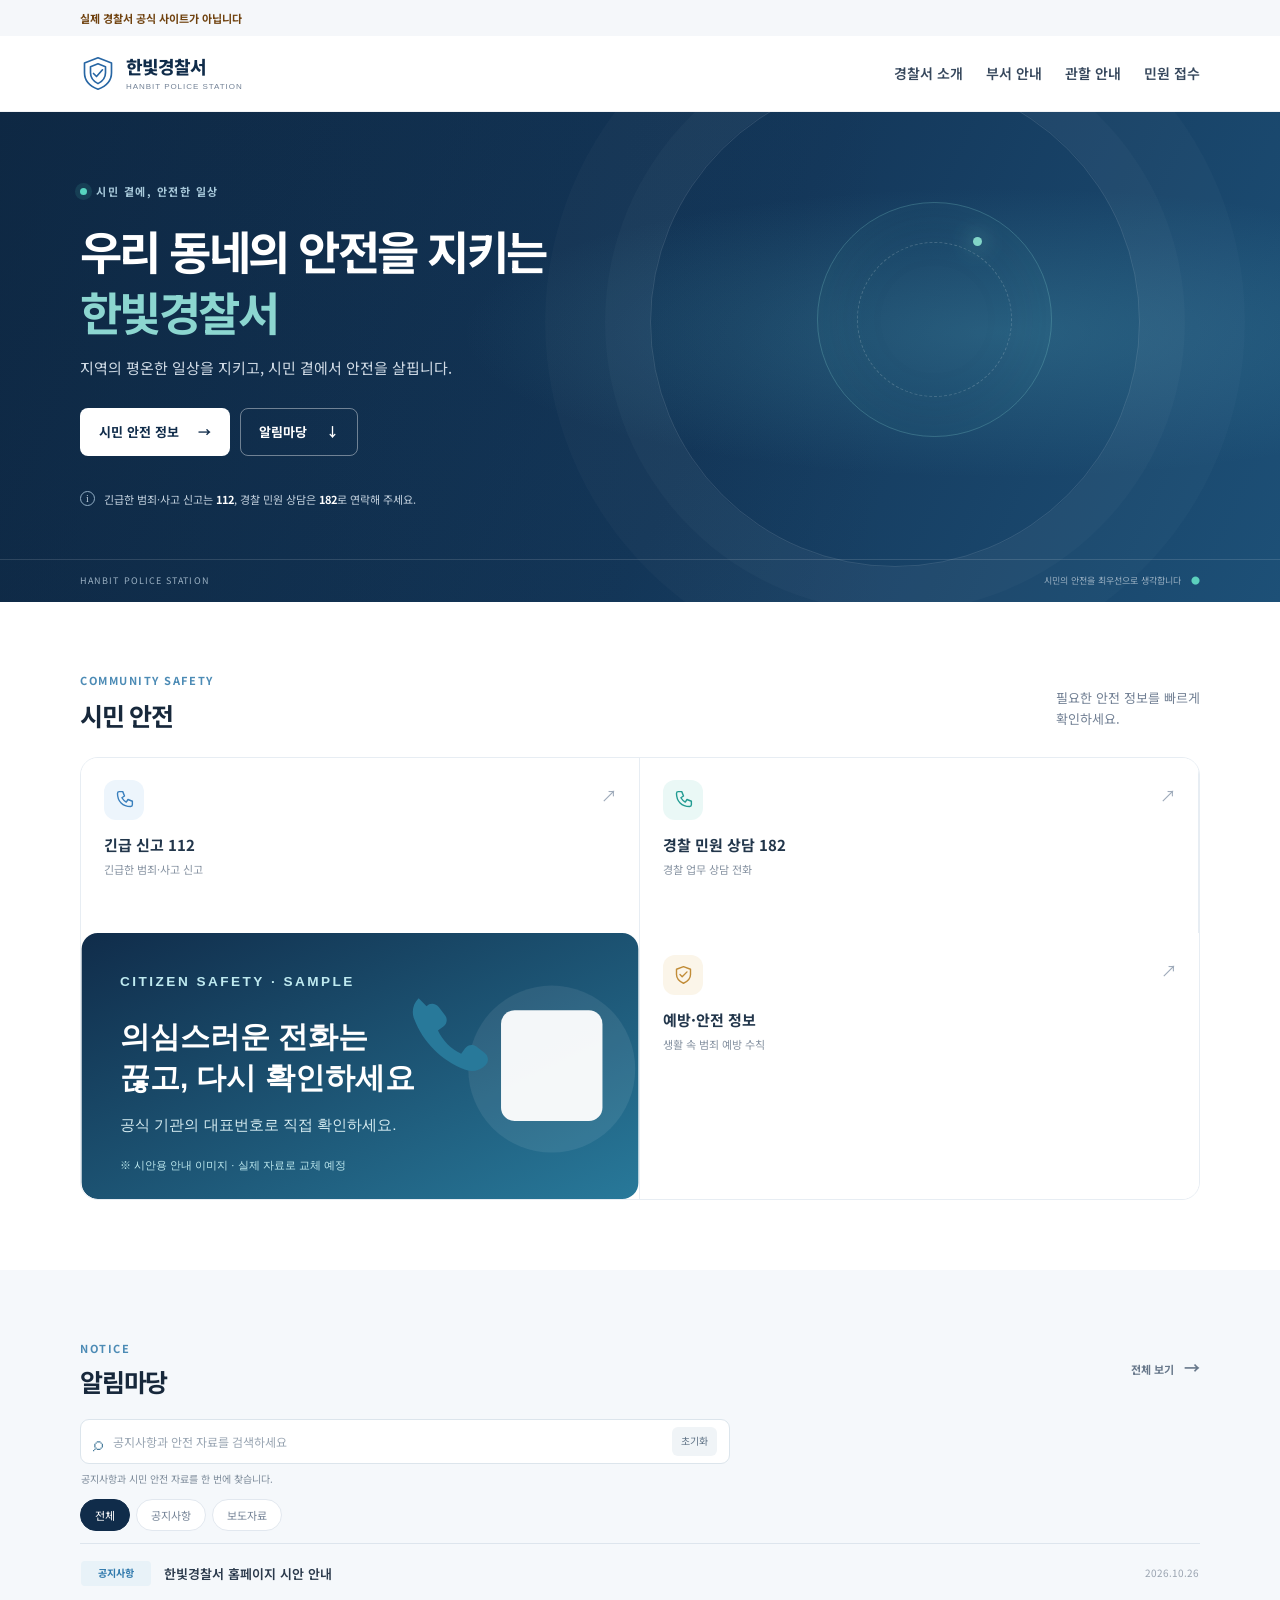
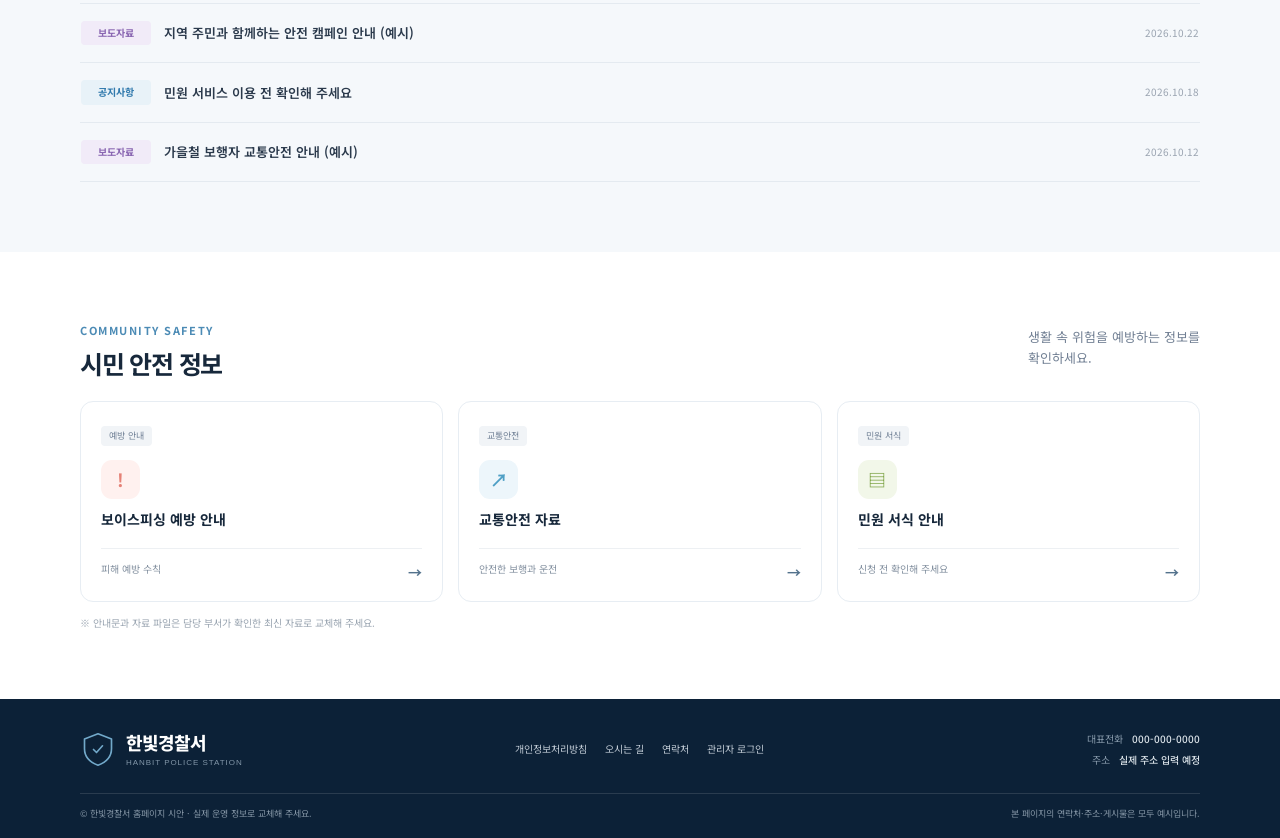
==== commit 90bc2062: "police station 웹사이트" ====
--- a/index.html
+++ b/index.html
@@ -9,8 +9,8 @@
   <link rel="preconnect" href="https://fonts.googleapis.com">
   <link rel="preconnect" href="https://fonts.gstatic.com" crossorigin>
   <link href="https://fonts.googleapis.com/css2?family=Noto+Sans+KR:wght@400;500;600;700;800&display=swap" rel="stylesheet">
-  <link rel="stylesheet" href="styles.css?v=20261105-3">
-  <script src="script.js?v=20261026-11" defer></script>
+  <link rel="stylesheet" href="styles.css?v=20261106-1">
+  <script src="script.js?v=20261106-1" defer></script>
 </head>
 <body>
   <a class="skip-link" href="#main">본문 바로가기</a>
--- a/styles.css
+++ b/styles.css
@@ -69,3 +69,6 @@
 .poster-mini .poster-slide{padding:0}
 @media(max-width:620px){.poster-mini .poster-slide{padding:0}}
 
+/* Match the page canvas behind contained poster art and allow horizontal swipes. */
+.poster-mini{background:var(--paper)}
+.poster-mini .poster-carousel{background:var(--paper);touch-action:pan-y}
